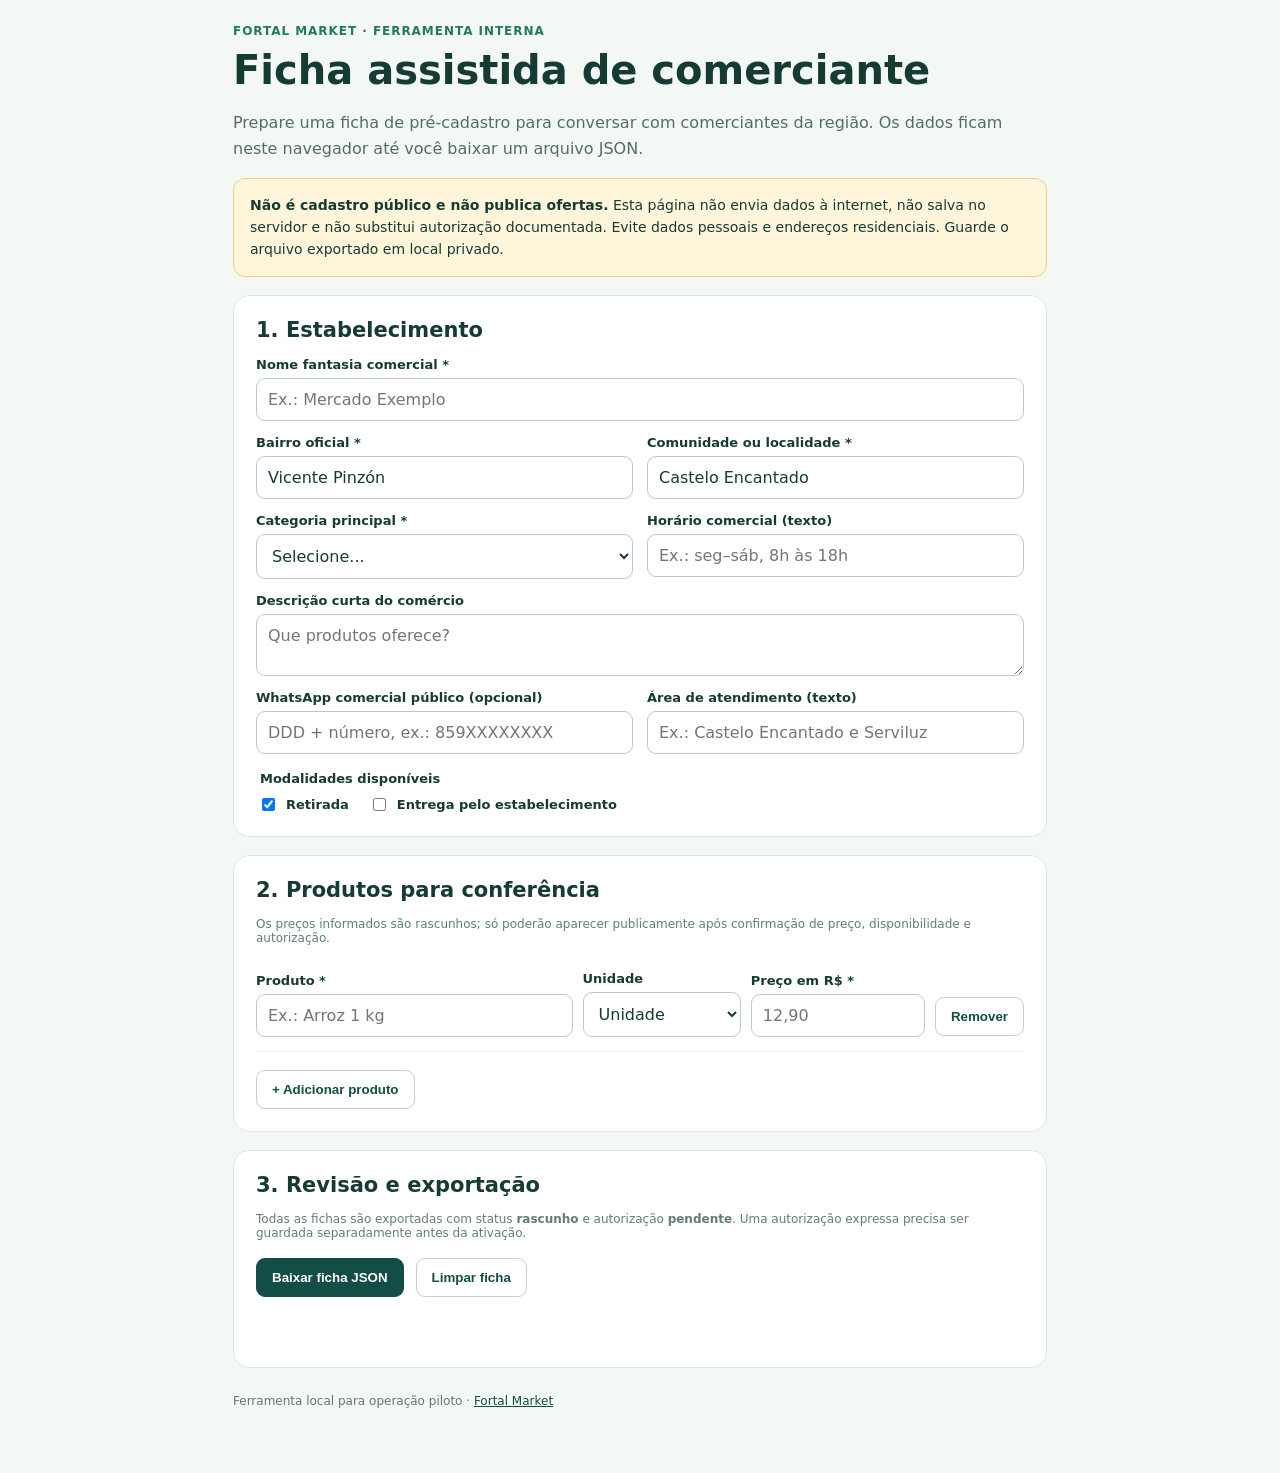
==== tools/onboarding/index.html @ 7bd7950d "feat: ferramenta local de pré-cadastro de comerciantes e validação de fichas" ====
<!doctype html>
<html lang="pt-BR">
<head>
<meta charset="UTF-8">
<meta name="viewport" content="width=device-width,initial-scale=1">
<title>Fortal Market | Cadastro assistido (interno)</title>
<meta name="robots" content="noindex,nofollow">
<style>
:root{font-family:system-ui,-apple-system,"Segoe UI",sans-serif;color:#163b34;background:#f4f8f4}*{box-sizing:border-box}body{margin:0}main{max-width:850px;margin:0 auto;padding:24px 18px 65px}h1{font-size:clamp(28px,6vw,40px);margin:10px 0 8px;line-height:1.14}h2{font-size:21px;margin:0 0 15px}.eyebrow{font-size:12px;letter-spacing:.08em;text-transform:uppercase;color:#237a59;font-weight:800}.lead{color:#526e62;line-height:1.65}.notice{padding:16px;background:#fff5db;border:1px solid #ead18a;border-radius:12px;line-height:1.55;font-size:14px}.panel{background:#fff;border:1px solid #dce8df;padding:22px;border-radius:16px;margin-top:18px}.fields{display:grid;grid-template-columns:repeat(2,minmax(0,1fr));gap:14px}.field{display:flex;flex-direction:column;gap:6px}.wide{grid-column:1/-1}label{font-size:13px;font-weight:750}input,textarea,select{border:1px solid #b9cec0;border-radius:9px;padding:11px;width:100%;font:inherit;color:inherit;background:#fff}input:focus-visible,textarea:focus-visible,button:focus-visible,select:focus-visible{outline:3px solid #efb84e;outline-offset:2px}.hint{font-size:12px;color:#617f70}.options{display:flex;flex-wrap:wrap;gap:20px;margin-top:9px}.options label{display:flex;gap:8px;align-items:center}.options input{width:auto}.product-row{display:grid;grid-template-columns:2fr 1fr 1.1fr auto;align-items:end;gap:10px;padding:14px 0;border-bottom:1px solid #ecf1eb}.product-row button{margin-bottom:1px}.actions{display:flex;gap:12px;flex-wrap:wrap;margin-top:18px}button{padding:11px 15px;border-radius:9px;border:1px solid #bfd4c7;background:#fff;color:#124e45;font-weight:750;cursor:pointer}button.primary{background:#124e45;color:white;border-color:#124e45}button:hover{filter:brightness(.96)}.status{min-height:24px;margin:12px 0;font-weight:650;line-height:1.5}.status.error{color:#a52e26}.status.ok{color:#176e4e}footer{font-size:12px;color:#5e7a6c;margin-top:26px}.footer-link{color:#124e45}@media(max-width:600px){.fields{grid-template-columns:1fr}.product-row{grid-template-columns:1fr 1fr}.product-row .field:first-child{grid-column:1/-1}main{padding:19px 13px}.panel{padding:16px}.product-row button{grid-column:1/-1}}@media(max-width:340px){.options{gap:12px}}
</style>
<script src="./app.js" defer></script>
</head>
<body>
<main>
  <div class="eyebrow">Fortal Market · ferramenta interna</div>
  <h1>Ficha assistida de comerciante</h1>
  <p class="lead">Prepare uma ficha de pré-cadastro para conversar com comerciantes da região. Os dados ficam neste navegador até você baixar um arquivo JSON.</p>
  <p class="notice"><strong>Não é cadastro público e não publica ofertas.</strong> Esta página não envia dados à internet, não salva no servidor e não substitui autorização documentada. Evite dados pessoais e endereços residenciais. Guarde o arquivo exportado em local privado.</p>
  <form id="ficha" novalidate>
    <section class="panel" aria-labelledby="estabelecimento-titulo">
      <h2 id="estabelecimento-titulo">1. Estabelecimento</h2>
      <div class="fields">
        <div class="field wide"><label for="nome">Nome fantasia comercial *</label><input id="nome" name="nome" required maxlength="100" placeholder="Ex.: Mercado Exemplo"></div>
        <div class="field"><label for="bairro">Bairro oficial *</label><input id="bairro" name="bairro" required maxlength="80" value="Vicente Pinzón"></div>
        <div class="field"><label for="localidade">Comunidade ou localidade *</label><input id="localidade" name="localidade" required maxlength="80" value="Castelo Encantado"></div>
        <div class="field"><label for="categoria">Categoria principal *</label><select id="categoria" required><option value="">Selecione...</option><option value="mercado">Mercado / mercearia</option><option value="refeicoes">Comida pronta</option><option value="limpeza">Limpeza</option><option value="beleza">Beleza e higiene</option><option value="farmacia">Farmácia</option><option value="outros">Outros</option></select></div>
        <div class="field"><label for="horario">Horário comercial (texto)</label><input id="horario" maxlength="160" placeholder="Ex.: seg–sáb, 8h às 18h"></div>
        <div class="field wide"><label for="descricao">Descrição curta do comércio</label><textarea id="descricao" rows="2" maxlength="280" placeholder="Que produtos oferece?"></textarea></div>
        <div class="field"><label for="whatsapp">WhatsApp comercial público (opcional)</label><input id="whatsapp" inputmode="tel" autocomplete="off" placeholder="DDD + número, ex.: 859XXXXXXXX"></div>
        <div class="field"><label for="atendimento">Área de atendimento (texto)</label><input id="atendimento" maxlength="160" placeholder="Ex.: Castelo Encantado e Serviluz"></div>
      </div>
      <fieldset style="border:0;padding:0;margin-top:17px">
        <legend style="font-size:13px;font-weight:750">Modalidades disponíveis</legend>
        <div class="options">
          <label><input type="checkbox" id="retirada" checked> Retirada</label>
          <label><input type="checkbox" id="entrega"> Entrega pelo estabelecimento</label>
        </div>
      </fieldset>
    </section>
    <section class="panel" aria-labelledby="produtos-titulo">
      <h2 id="produtos-titulo">2. Produtos para conferência</h2>
      <p class="hint">Os preços informados são rascunhos; só poderão aparecer publicamente após confirmação de preço, disponibilidade e autorização.</p>
      <div id="produtos"></div>
      <div class="actions"><button id="adicionar-produto" type="button">+ Adicionar produto</button></div>
    </section>
    <section class="panel" aria-labelledby="revisao-titulo">
      <h2 id="revisao-titulo">3. Revisão e exportação</h2>
      <p class="hint">Todas as fichas são exportadas com status <strong>rascunho</strong> e autorização <strong>pendente</strong>. Uma autorização expressa precisa ser guardada separadamente antes da ativação.</p>
      <div class="actions"><button class="primary" type="submit">Baixar ficha JSON</button><button id="limpar" type="button">Limpar ficha</button></div>
      <p id="resultado" role="status" aria-live="polite" class="status"></p>
    </section>
  </form>
  <footer>Ferramenta local para operação piloto · <a class="footer-link" href="https://github.com/adriziomartins/fortalmarket">Fortal Market</a></footer>
</main>
</body>
</html>
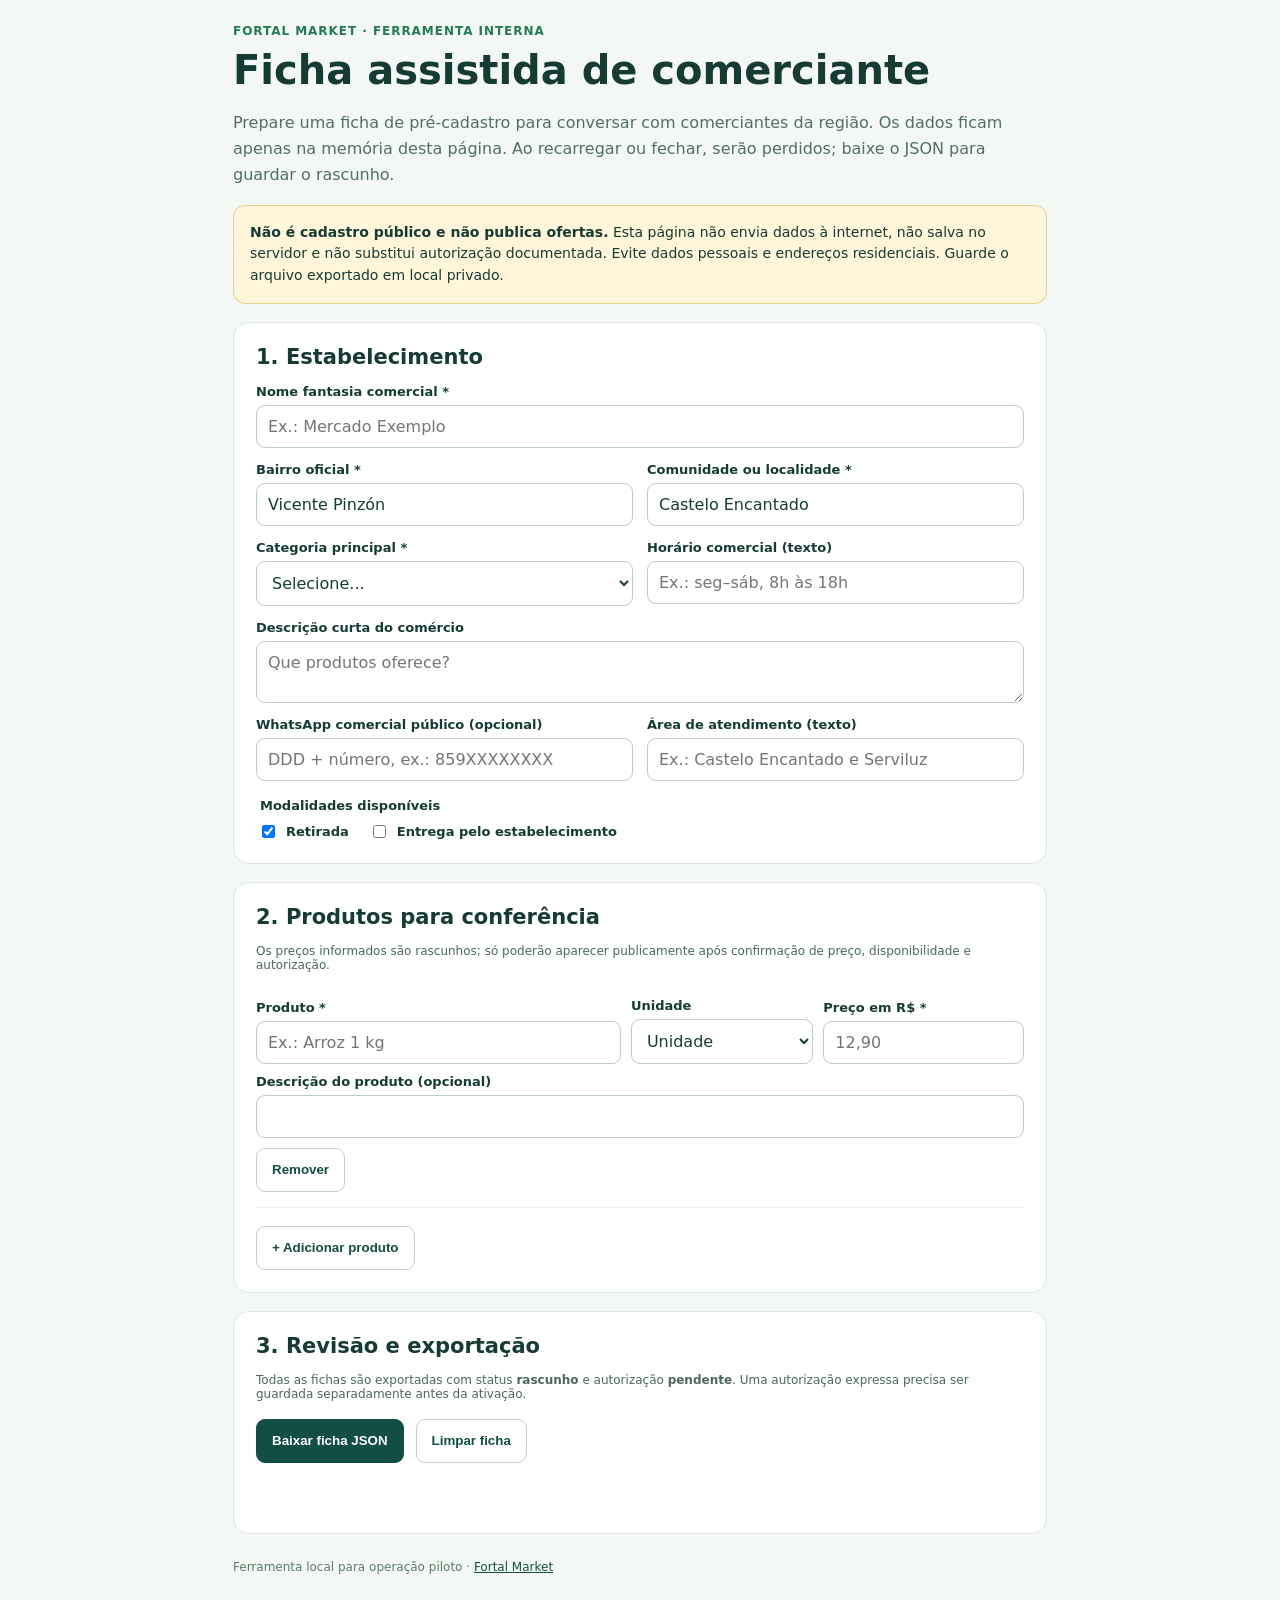
==== commit d87619e8: "feat(onboarding): concluir pre-cadastro assistido v0.2" ====
--- a/tools/onboarding/index.html
+++ b/tools/onboarding/index.html
@@ -5,8 +5,9 @@
 <meta name="viewport" content="width=device-width,initial-scale=1">
 <title>Fortal Market | Cadastro assistido (interno)</title>
 <meta name="robots" content="noindex,nofollow">
+<meta http-equiv="Content-Security-Policy" content="default-src 'none'; script-src 'self'; style-src 'unsafe-inline'; connect-src 'none'; img-src 'none'; form-action 'none'; base-uri 'none'">
 <style>
-:root{font-family:system-ui,-apple-system,"Segoe UI",sans-serif;color:#163b34;background:#f4f8f4}*{box-sizing:border-box}body{margin:0}main{max-width:850px;margin:0 auto;padding:24px 18px 65px}h1{font-size:clamp(28px,6vw,40px);margin:10px 0 8px;line-height:1.14}h2{font-size:21px;margin:0 0 15px}.eyebrow{font-size:12px;letter-spacing:.08em;text-transform:uppercase;color:#237a59;font-weight:800}.lead{color:#526e62;line-height:1.65}.notice{padding:16px;background:#fff5db;border:1px solid #ead18a;border-radius:12px;line-height:1.55;font-size:14px}.panel{background:#fff;border:1px solid #dce8df;padding:22px;border-radius:16px;margin-top:18px}.fields{display:grid;grid-template-columns:repeat(2,minmax(0,1fr));gap:14px}.field{display:flex;flex-direction:column;gap:6px}.wide{grid-column:1/-1}label{font-size:13px;font-weight:750}input,textarea,select{border:1px solid #b9cec0;border-radius:9px;padding:11px;width:100%;font:inherit;color:inherit;background:#fff}input:focus-visible,textarea:focus-visible,button:focus-visible,select:focus-visible{outline:3px solid #efb84e;outline-offset:2px}.hint{font-size:12px;color:#617f70}.options{display:flex;flex-wrap:wrap;gap:20px;margin-top:9px}.options label{display:flex;gap:8px;align-items:center}.options input{width:auto}.product-row{display:grid;grid-template-columns:2fr 1fr 1.1fr auto;align-items:end;gap:10px;padding:14px 0;border-bottom:1px solid #ecf1eb}.product-row button{margin-bottom:1px}.actions{display:flex;gap:12px;flex-wrap:wrap;margin-top:18px}button{padding:11px 15px;border-radius:9px;border:1px solid #bfd4c7;background:#fff;color:#124e45;font-weight:750;cursor:pointer}button.primary{background:#124e45;color:white;border-color:#124e45}button:hover{filter:brightness(.96)}.status{min-height:24px;margin:12px 0;font-weight:650;line-height:1.5}.status.error{color:#a52e26}.status.ok{color:#176e4e}footer{font-size:12px;color:#5e7a6c;margin-top:26px}.footer-link{color:#124e45}@media(max-width:600px){.fields{grid-template-columns:1fr}.product-row{grid-template-columns:1fr 1fr}.product-row .field:first-child{grid-column:1/-1}main{padding:19px 13px}.panel{padding:16px}.product-row button{grid-column:1/-1}}@media(max-width:340px){.options{gap:12px}}
+:root{font-family:system-ui,-apple-system,"Segoe UI",sans-serif;color:#163b34;background:#f4f8f4}*{box-sizing:border-box}body{margin:0}main{max-width:850px;margin:0 auto;padding:24px 18px 65px}h1{font-size:clamp(28px,6vw,40px);margin:10px 0 8px;line-height:1.14}h2{font-size:21px;margin:0 0 15px}.eyebrow{font-size:12px;letter-spacing:.08em;text-transform:uppercase;color:#237a59;font-weight:800}.lead{color:#526e62;line-height:1.65}.notice{padding:16px;background:#fff5db;border:1px solid #ead18a;border-radius:12px;line-height:1.55;font-size:14px}.panel{background:#fff;border:1px solid #dce8df;padding:22px;border-radius:16px;margin-top:18px}.fields{display:grid;grid-template-columns:repeat(2,minmax(0,1fr));gap:14px}.field{min-width:0;display:flex;flex-direction:column;gap:6px}.wide{grid-column:1/-1}label{font-size:13px;font-weight:750}input,textarea,select{border:1px solid #b9cec0;border-radius:9px;padding:11px;width:100%;font:inherit;color:inherit;background:#fff}.status:focus-visible,input:focus-visible,textarea:focus-visible,button:focus-visible,select:focus-visible{outline:3px solid #efb84e;outline-offset:2px}.hint{font-size:12px;color:#4c685a}.options{display:flex;flex-wrap:wrap;gap:20px;margin-top:9px}.options label{display:flex;gap:8px;align-items:center}.options input{width:auto}.product-row{min-width:0;display:grid;grid-template-columns:minmax(0,2fr) minmax(0,1fr) minmax(0,1.1fr);align-items:end;gap:10px;padding:14px 0;border-bottom:1px solid #ecf1eb}.product-row button{margin-bottom:1px;justify-self:start}.actions{display:flex;gap:12px;flex-wrap:wrap;margin-top:18px}button{min-height:44px;padding:11px 15px;border-radius:9px;border:1px solid #bfd4c7;background:#fff;color:#124e45;font-weight:750;cursor:pointer}button.primary{background:#124e45;color:white;border-color:#124e45}button:hover{filter:brightness(.96)}.status{min-height:24px;margin:12px 0;font-weight:650;line-height:1.5}.status.error{color:#a52e26}.status.ok{color:#176e4e}footer{font-size:12px;color:#5e7a6c;margin-top:26px}.footer-link{color:#124e45}@media(max-width:600px){.fields{grid-template-columns:1fr}.product-row{grid-template-columns:1fr 1fr}.product-row .field:first-child{grid-column:1/-1}main{padding:19px 13px}.panel{padding:16px}.product-row button{grid-column:1/-1}}@media(max-width:340px){.options{gap:12px}}
 </style>
 <script src="./app.js" defer></script>
 </head>
@@ -14,7 +15,7 @@
 <main>
   <div class="eyebrow">Fortal Market · ferramenta interna</div>
   <h1>Ficha assistida de comerciante</h1>
-  <p class="lead">Prepare uma ficha de pré-cadastro para conversar com comerciantes da região. Os dados ficam neste navegador até você baixar um arquivo JSON.</p>
+  <p class="lead">Prepare uma ficha de pré-cadastro para conversar com comerciantes da região. Os dados ficam apenas na memória desta página. Ao recarregar ou fechar, serão perdidos; baixe o JSON para guardar o rascunho.</p>
   <p class="notice"><strong>Não é cadastro público e não publica ofertas.</strong> Esta página não envia dados à internet, não salva no servidor e não substitui autorização documentada. Evite dados pessoais e endereços residenciais. Guarde o arquivo exportado em local privado.</p>
   <form id="ficha" novalidate>
     <section class="panel" aria-labelledby="estabelecimento-titulo">
@@ -47,10 +48,10 @@
       <h2 id="revisao-titulo">3. Revisão e exportação</h2>
       <p class="hint">Todas as fichas são exportadas com status <strong>rascunho</strong> e autorização <strong>pendente</strong>. Uma autorização expressa precisa ser guardada separadamente antes da ativação.</p>
       <div class="actions"><button class="primary" type="submit">Baixar ficha JSON</button><button id="limpar" type="button">Limpar ficha</button></div>
-      <p id="resultado" role="status" aria-live="polite" class="status"></p>
+      <p id="resultado" tabindex="-1" role="status" aria-live="polite" class="status"></p>
     </section>
   </form>
   <footer>Ferramenta local para operação piloto · <a class="footer-link" href="https://github.com/adriziomartins/fortalmarket">Fortal Market</a></footer>
 </main>
 </body>
-</html>+</html>
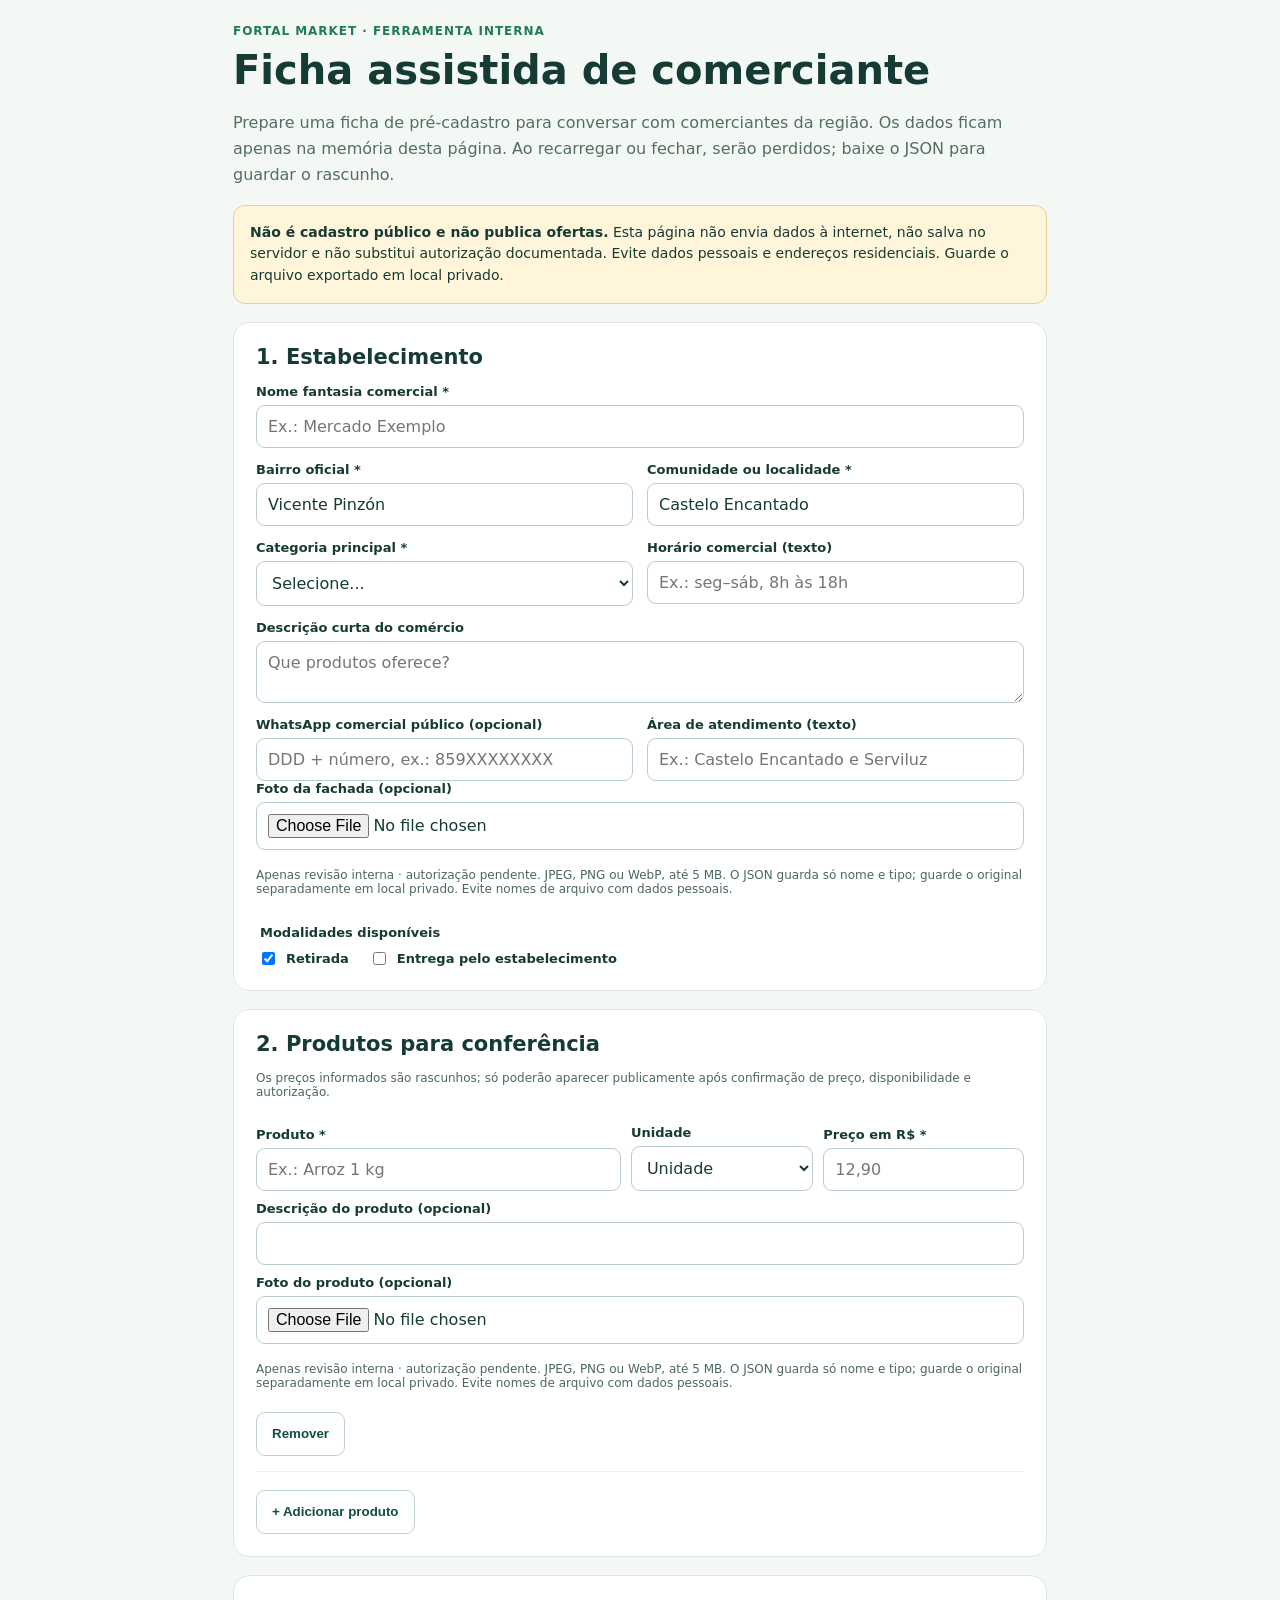
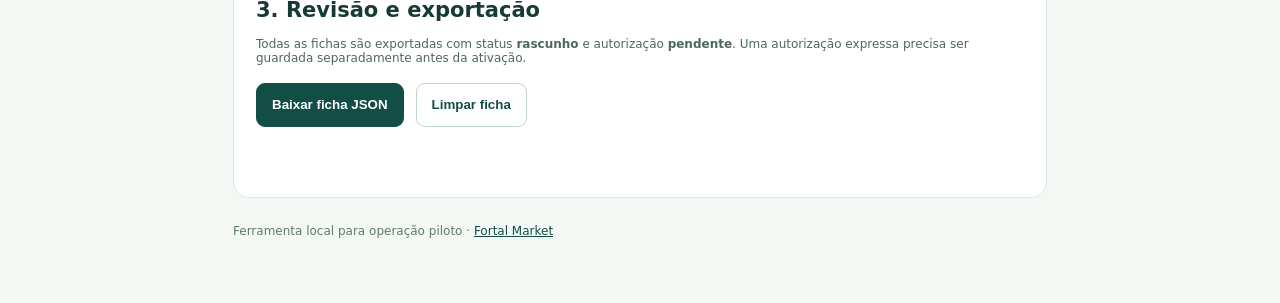
==== commit bdcebd27: "feat(onboarding): adicionar fotos da fachada e dos produtos" ====
--- a/tools/onboarding/index.html
+++ b/tools/onboarding/index.html
@@ -5,9 +5,10 @@
 <meta name="viewport" content="width=device-width,initial-scale=1">
 <title>Fortal Market | Cadastro assistido (interno)</title>
 <meta name="robots" content="noindex,nofollow">
-<meta http-equiv="Content-Security-Policy" content="default-src 'none'; script-src 'self'; style-src 'unsafe-inline'; connect-src 'none'; img-src 'none'; form-action 'none'; base-uri 'none'">
+<meta http-equiv="Content-Security-Policy" content="default-src 'none'; script-src 'self'; style-src 'unsafe-inline'; connect-src 'none'; img-src blob:; form-action 'none'; base-uri 'none'">
 <style>
 :root{font-family:system-ui,-apple-system,"Segoe UI",sans-serif;color:#163b34;background:#f4f8f4}*{box-sizing:border-box}body{margin:0}main{max-width:850px;margin:0 auto;padding:24px 18px 65px}h1{font-size:clamp(28px,6vw,40px);margin:10px 0 8px;line-height:1.14}h2{font-size:21px;margin:0 0 15px}.eyebrow{font-size:12px;letter-spacing:.08em;text-transform:uppercase;color:#237a59;font-weight:800}.lead{color:#526e62;line-height:1.65}.notice{padding:16px;background:#fff5db;border:1px solid #ead18a;border-radius:12px;line-height:1.55;font-size:14px}.panel{background:#fff;border:1px solid #dce8df;padding:22px;border-radius:16px;margin-top:18px}.fields{display:grid;grid-template-columns:repeat(2,minmax(0,1fr));gap:14px}.field{min-width:0;display:flex;flex-direction:column;gap:6px}.wide{grid-column:1/-1}label{font-size:13px;font-weight:750}input,textarea,select{border:1px solid #b9cec0;border-radius:9px;padding:11px;width:100%;font:inherit;color:inherit;background:#fff}.status:focus-visible,input:focus-visible,textarea:focus-visible,button:focus-visible,select:focus-visible{outline:3px solid #efb84e;outline-offset:2px}.hint{font-size:12px;color:#4c685a}.options{display:flex;flex-wrap:wrap;gap:20px;margin-top:9px}.options label{display:flex;gap:8px;align-items:center}.options input{width:auto}.product-row{min-width:0;display:grid;grid-template-columns:minmax(0,2fr) minmax(0,1fr) minmax(0,1.1fr);align-items:end;gap:10px;padding:14px 0;border-bottom:1px solid #ecf1eb}.product-row button{margin-bottom:1px;justify-self:start}.actions{display:flex;gap:12px;flex-wrap:wrap;margin-top:18px}button{min-height:44px;padding:11px 15px;border-radius:9px;border:1px solid #bfd4c7;background:#fff;color:#124e45;font-weight:750;cursor:pointer}button.primary{background:#124e45;color:white;border-color:#124e45}button:hover{filter:brightness(.96)}.status{min-height:24px;margin:12px 0;font-weight:650;line-height:1.5}.status.error{color:#a52e26}.status.ok{color:#176e4e}footer{font-size:12px;color:#5e7a6c;margin-top:26px}.footer-link{color:#124e45}@media(max-width:600px){.fields{grid-template-columns:1fr}.product-row{grid-template-columns:1fr 1fr}.product-row .field:first-child{grid-column:1/-1}main{padding:19px 13px}.panel{padding:16px}.product-row button{grid-column:1/-1}}@media(max-width:340px){.options{gap:12px}}
+.photo-field img{max-width:100%;max-height:200px;object-fit:contain;align-self:start}.photo-field input{min-width:0}.photo-field .hint{overflow-wrap:anywhere}
 </style>
 <script src="./app.js" defer></script>
 </head>
@@ -30,6 +31,7 @@
         <div class="field"><label for="whatsapp">WhatsApp comercial público (opcional)</label><input id="whatsapp" inputmode="tel" autocomplete="off" placeholder="DDD + número, ex.: 859XXXXXXXX"></div>
         <div class="field"><label for="atendimento">Área de atendimento (texto)</label><input id="atendimento" maxlength="160" placeholder="Ex.: Castelo Encantado e Serviluz"></div>
       </div>
+      <div id="foto-fachada-container"></div>
       <fieldset style="border:0;padding:0;margin-top:17px">
         <legend style="font-size:13px;font-weight:750">Modalidades disponíveis</legend>
         <div class="options">
